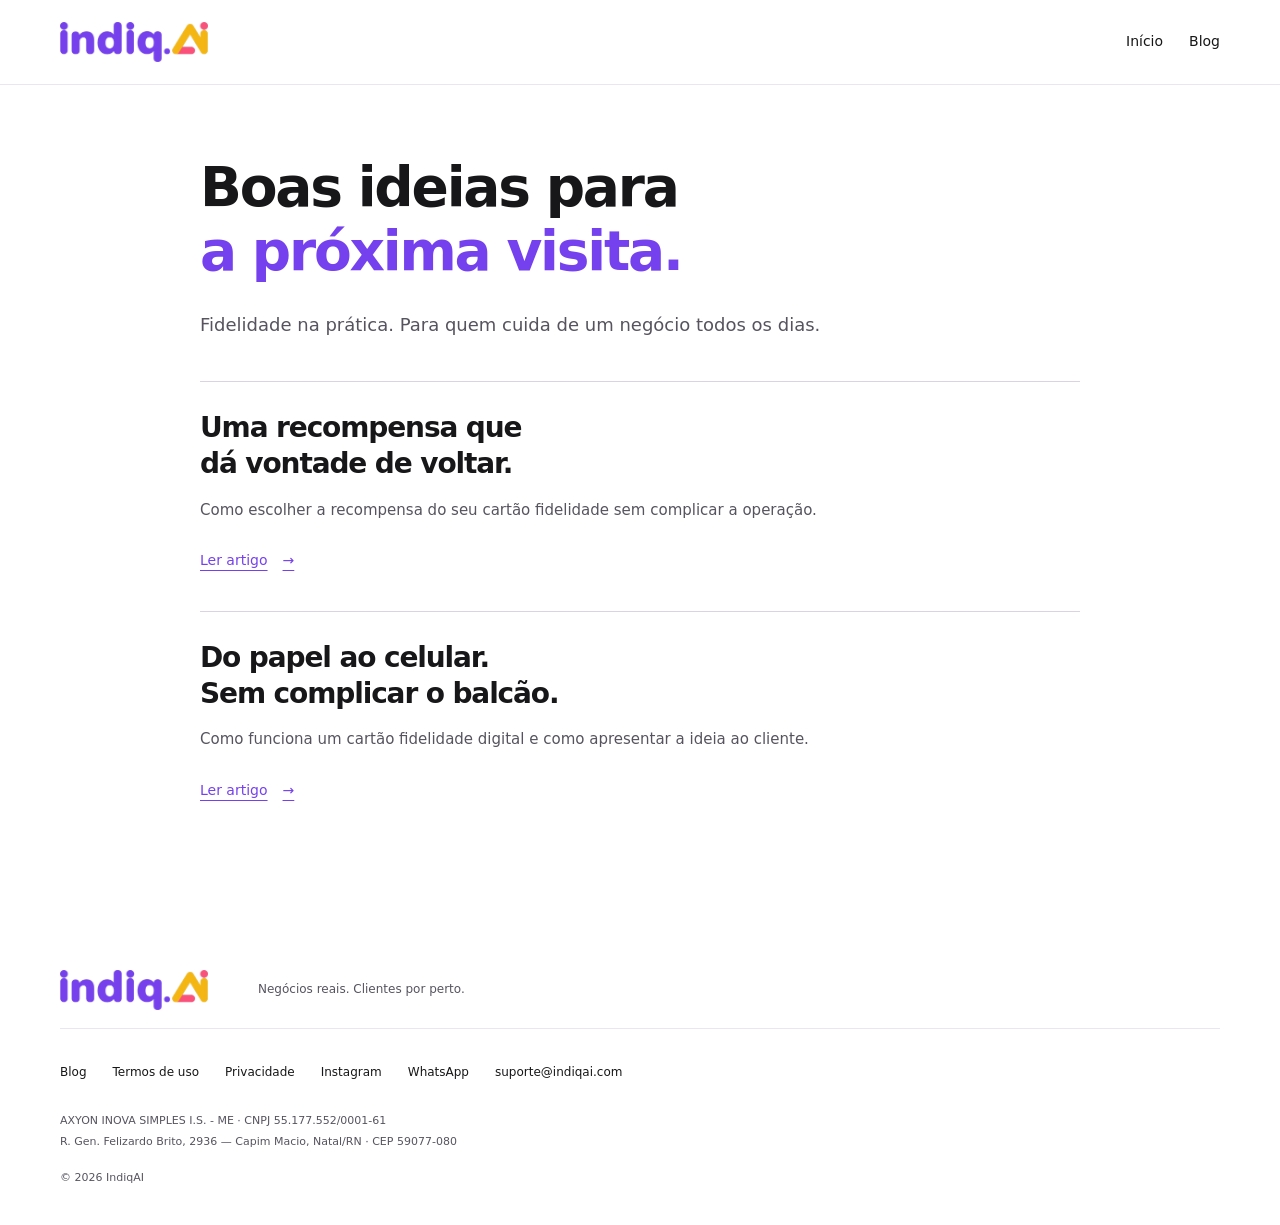
==== blog/index.html @ cd42f072 "Refine IndiqAI landing with matching demo card, customers, blog and legal pages" ====
<!doctype html><html lang="pt-BR"><head><meta charset="utf-8"><meta name="viewport" content="width=device-width,initial-scale=1"><meta name="theme-color" content="#7541ee"><title>Ideias para clientes voltarem — IndiqAI</title><meta name="description" content="Conteúdo prático sobre cartão fidelidade digital, recompensas e relacionamento com clientes."><link rel="canonical" href="https://indiqai.com/blog/"><link rel="icon" href="../assets/brand/indiqai-icon.png"><link rel="stylesheet" href="../styles.css"></head><body><a class="skip-link" href="#conteudo">Pular para o conteúdo</a><header class="site-header"><div class="wrap header-inner"><a class="brand" href="../" aria-label="IndiqAI, início"><img src="../assets/brand/indiqai-logo.webp" width="148" height="40" alt=""></a><nav class="document-nav" aria-label="Navegação principal"><a href="../">Início</a><a href="../blog/">Blog</a></nav></div></header><main class="document wrap" id="conteudo"><h1>Boas ideias para<br><span class="purple">a próxima visita.</span></h1><p class="article-lede">Fidelidade na prática. Para quem cuida de um negócio todos os dias.</p><div class="blog-entries"><article class="blog-entry"><h2><a href="./como-escolher-a-recompensa/">Uma recompensa que dá vontade de voltar.</a></h2><p>Como escolher a recompensa do seu cartão fidelidade sem complicar a operação.</p><a class="read-article" href="./como-escolher-a-recompensa/">Ler artigo <span aria-hidden="true">→</span></a></article><article class="blog-entry"><h2><a href="./cartao-fidelidade-digital/">Do papel ao celular. Sem complicar o balcão.</a></h2><p>Como funciona um cartão fidelidade digital e como apresentar a ideia ao cliente.</p><a class="read-article" href="./cartao-fidelidade-digital/">Ler artigo <span aria-hidden="true">→</span></a></article></div></main><footer class="site-footer"><div class="wrap footer-inner"><a class="brand" href="../" aria-label="IndiqAI, início"><img src="../assets/brand/indiqai-logo.webp" width="148" height="40" alt=""></a><p>Negócios reais. Clientes por perto.</p><div class="footer-links"><a href="../blog/">Blog</a><a href="../termos/">Termos de uso</a><a href="../privacidade/">Privacidade</a><a href="https://www.instagram.com/indiq.ai/">Instagram</a><a href="https://wa.me/5511999922986">WhatsApp</a><a href="mailto:suporte@indiqai.com">suporte@indiqai.com</a></div><address>AXYON INOVA SIMPLES I.S. - ME · CNPJ 55.177.552/0001-61<br>R. Gen. Felizardo Brito, 2936 — Capim Macio, Natal/RN · CEP 59077-080</address><small>© 2026 IndiqAI</small></div></footer></body></html>
---- styles.css ----
@font-face{font-family:Poppins;src:url('./assets/fonts/poppins-400.woff2') format('woff2');font-weight:400;font-display:swap}
@font-face{font-family:Poppins;src:url('./assets/fonts/poppins-500.woff2') format('woff2');font-weight:500;font-display:swap}
@font-face{font-family:Poppins;src:url('./assets/fonts/poppins-600.woff2') format('woff2');font-weight:600;font-display:swap}
@font-face{font-family:Poppins;src:url('./assets/fonts/poppins-700.woff2') format('woff2');font-weight:700;font-display:swap}
:root{--violet:#7541ee;--purple-ink:#6432d2;--pink:#fb517a;--gold:#f4b512;--black:#171719;--neutral:#ebebeb;--lavender:#f4efff;--muted:#57545f;--ease:cubic-bezier(.22,1,.36,1);font-family:Poppins,system-ui,sans-serif;color:var(--black);background:#fff;font-synthesis:none;scroll-behavior:smooth;scroll-padding-top:96px}
*{box-sizing:border-box}body{margin:0;font-size:16px;line-height:1.65;-webkit-font-smoothing:antialiased}h1,h2,h3,p,figure{margin:0}h1,h2,h3{line-height:1.15;letter-spacing:-.045em;font-weight:600}a{color:inherit;text-underline-offset:5px}button{font:inherit}img{display:block;max-width:100%;height:auto}svg{width:24px;height:24px;fill:none;stroke:currentColor;stroke-width:1.8;stroke-linecap:round;stroke-linejoin:round;flex:none}.svg-library{position:absolute;width:0;height:0;overflow:hidden}.wrap{width:min(1160px,calc(100% - 64px));margin-inline:auto}.purple{color:var(--purple-ink)}::selection{background:#dfd1ff;color:#171719}:focus-visible{outline:3px solid var(--purple-ink);outline-offset:5px}.closing :focus-visible{outline-color:var(--gold)}.skip-link{position:fixed;top:12px;left:12px;z-index:30;background:#fff;padding:12px 18px;border:2px solid var(--black);transform:translateY(-160%)}.skip-link:focus{transform:none}
.button{--shadow:var(--violet);display:inline-flex;justify-content:center;align-items:center;gap:20px;min-height:58px;padding:14px 23px;border:1.5px solid var(--black);border-radius:10px;background:#fff;color:var(--black);font-weight:500;font-size:15px;line-height:1.4;text-decoration:none;transition:transform 160ms var(--ease),box-shadow 160ms var(--ease),border-color 160ms;position:relative;max-width:100%;-webkit-tap-highlight-color:transparent}.button svg{width:21px;height:21px;transition:transform 180ms var(--ease)}.button:hover{border-color:var(--shadow);box-shadow:5px 5px 0 var(--shadow);transform:translate(-2px,-2px)}.button:hover svg{transform:translateX(3px)}.button:active{transform:translate(1px,1px);box-shadow:2px 2px 0 var(--shadow)}.button-small{min-height:46px;padding:10px 16px;font-size:13px;gap:14px}.text-link{display:inline-flex;gap:12px;align-items:center;min-height:44px;color:var(--purple-ink);font-size:14px;font-weight:500;text-decoration:none}.text-link:hover{text-decoration:underline}.text-link span{font-size:23px}
.site-header{position:sticky;top:0;z-index:20;background:rgba(255,255,255,.97);border-bottom:1px solid #eae5f3}.header-inner{height:84px;display:flex;align-items:center;justify-content:space-between;gap:24px}.brand{display:inline-flex;align-items:center;min-height:44px;flex:none}.brand img{width:148px;height:40px;object-fit:contain}.nav{display:flex;align-items:center;gap:30px}.nav>a:not(.button){font-size:13px;display:inline-flex;align-items:center;min-height:44px;text-decoration:none}.nav>a:not(.button):hover{color:var(--purple-ink)}.menu-toggle{display:none}
.hero{display:grid;grid-template-columns:minmax(0,1.08fr) minmax(0,1fr);align-items:center;gap:30px;padding-block:62px 38px;min-height:720px}.hero-copy{padding-bottom:30px}.hero h1{font-size:clamp(56px,5.7vw,80px);letter-spacing:-.06em;line-height:1.04}.hero h1 span{display:block}.hero-lede{max-width:480px;margin-top:26px;font-size:18px;line-height:1.7;color:var(--muted)}.hero-actions{display:flex;align-items:flex-start;flex-direction:column;gap:12px;margin-top:28px}.hero-note{font-size:12px;color:var(--muted);margin-top:13px}.hero-scene{position:relative;height:610px;min-width:0;isolation:isolate}.scene-backplate{position:absolute;inset:75px 26px 90px 23px;border-radius:38px;background:var(--lavender);transform:rotate(5deg);z-index:-1}.hero-phone{position:absolute;width:375px;max-width:86%;height:auto;top:4px;left:50%;transform:translateX(-50%) rotate(-4deg);border-radius:36px}.scene-dot{position:absolute;width:30px;height:30px;border:1.5px solid var(--black);border-radius:50%;z-index:1}.dot-pink{background:var(--pink);top:68px;right:20px;box-shadow:3px 3px 0 var(--black)}.dot-gold{background:var(--gold);bottom:94px;left:3px;width:20px;height:20px}.visit-ticket{position:absolute;bottom:67px;left:18px;right:12px;max-width:370px;display:flex;align-items:center;gap:13px;background:#fff;border:1.5px solid var(--black);border-radius:13px;padding:16px;box-shadow:6px 6px 0 var(--violet);transform:rotate(-2deg);z-index:2}.ticket-check{width:44px;height:44px;border-radius:50%;border:1.5px solid var(--black);display:grid;place-items:center;background:var(--gold);flex:none}.visit-ticket strong{display:block;font-size:15px;line-height:1.4}.visit-ticket div>span{font-size:11px;display:block;margin-top:3px;color:var(--muted)}.scene-caption{position:absolute;bottom:4px;left:0;width:100%;text-align:center;font-size:10px;color:var(--muted)}
.brand-line{border-block:1px solid #eae5f3;background:#faf8ff}.brand-line>.wrap{display:flex;justify-content:space-between;gap:20px;padding-block:23px}.brand-line span{display:flex;align-items:center;gap:12px;font-size:13px;font-weight:500}.brand-line svg{color:var(--purple-ink);width:22px;height:22px}.section{padding-block:112px}h2{font-size:clamp(34px,3.8vw,50px);line-height:1.16}.section-intro>p,.customer-copy>p,.owner-heading>p,.audience-intro>p,.faq-intro>p{margin-top:22px;color:var(--muted);font-size:16px}.how{display:grid;grid-template-columns:minmax(0,1fr) minmax(0,1fr);column-gap:90px;align-items:start}.steps{list-style:none;margin:0;padding:0;grid-column:2;grid-row:1 / span 2}.steps li{display:grid;grid-template-columns:66px minmax(0,1fr);gap:23px;align-items:start;padding-bottom:33px;position:relative}.steps li:last-child{padding-bottom:0}.steps li:not(:last-child)::after{content:'';position:absolute;top:76px;bottom:10px;left:31px;width:1px;background:#d9c9fb}.step-art{width:62px;height:62px;display:grid;place-items:center;border:1.5px solid var(--black);border-radius:14px;background:var(--lavender);box-shadow:4px 4px 0 var(--violet)}.steps li:nth-child(2) .step-art{box-shadow:4px 4px 0 var(--pink)}.steps li:nth-child(3) .step-art{box-shadow:4px 4px 0 var(--gold)}.step-art svg{width:29px;height:29px;color:var(--purple-ink)}.steps h3{font-size:22px;letter-spacing:-.035em;margin:4px 0 9px}.steps h3 span{color:var(--purple-ink)}.steps p{font-size:14px;line-height:1.75;color:var(--muted);max-width:330px}.how-cta{justify-self:start;align-self:end;margin-top:35px}
.customer-section{background:var(--lavender);border-block:1px solid #eae5f3}.customer-layout{display:grid;grid-template-columns:minmax(0,1fr) minmax(0,1fr);align-items:center;gap:60px;padding-block:88px}.customer-copy>p{max-width:425px}.benefit-list{list-style:none;padding:0;margin:26px 0 0;display:grid;gap:18px}.benefit-list li{display:flex;align-items:center;gap:14px;font-size:14px}.benefit-list svg{color:var(--purple-ink);width:23px;height:23px}.qr-scene{position:relative;height:580px;isolation:isolate}.qr-backplate{position:absolute;inset:29px 40px 56px;border:1.5px solid var(--black);border-radius:25px;background:var(--violet);transform:rotate(6deg);z-index:-1}.qr-card{position:absolute;width:302px;max-width:80%;left:50%;top:0;transform:translateX(-50%) rotate(-4deg);border:2px solid var(--black);border-radius:26px;background:#fff;padding:23px 25px 30px;box-shadow:7px 9px 0 var(--black)}.qr-heading{display:flex;align-items:center;justify-content:space-between;gap:10px;padding-bottom:16px;border-bottom:1px solid #eae5f3;font-size:12px}.qr-heading svg{width:19px;height:19px}.qr-dot{width:9px;height:9px;border:1px solid var(--black);border-radius:50%;background:var(--gold)}.qr-brand{display:flex;justify-content:center;margin:22px 0 17px}.qr-brand img{width:112px;height:30px}.qr-code{position:relative;background:#fff;width:192px;max-width:100%;margin:auto}.qr-code img{width:100%;height:auto}.scan-line{position:absolute;inset:10% -3px auto;height:3px;background:var(--violet);opacity:0;box-shadow:0 0 0 5px #7541ee18;pointer-events:none}.qr-card>p{text-align:center;font-size:19px;font-weight:600;line-height:1.3;letter-spacing:-.04em;margin-top:14px}.demo-stamps{display:flex;gap:12px;justify-content:center;margin-top:20px}.demo-stamps i{display:block;width:29px;height:29px;border:1.5px solid var(--black);border-radius:50%;background:#fff}.demo-stamps i:first-child{background:var(--violet)}.demo-stamps i:nth-child(2){background:var(--pink)}.demo-stamps .stamp-new{background:var(--gold)}.reward-ticket{position:absolute;bottom:54px;left:17px;right:0;max-width:365px;display:flex;align-items:center;gap:13px;background:#fff;border:1.5px solid var(--black);border-radius:13px;padding:18px;box-shadow:6px 6px 0 var(--pink);transform:rotate(2deg)}.reward-ticket>span{width:42px;height:42px;display:grid;place-items:center;background:var(--violet);color:#fff;border-radius:50%;flex:none}.reward-ticket strong{font-size:14px;line-height:1.4;display:block}.reward-ticket p{font-size:11px;color:var(--muted);margin-top:4px}.qr-caption{position:absolute;bottom:0;left:0;right:0;text-align:center;font-size:10px;color:var(--muted)}
.owner-heading{display:flex;justify-content:space-between;gap:40px;align-items:end}.owner-heading h2{font-size:43px}.owner-heading>p{max-width:390px}.owner-benefits{display:grid;grid-template-columns:repeat(3,minmax(0,1fr));gap:44px;margin-top:55px}.owner-benefits article{border-top:1px solid #d9d3e4;padding-top:28px}.owner-mark{display:block;width:25px;height:25px;border:1.5px solid var(--black);border-radius:50%;box-shadow:3px 3px 0 var(--black);margin-bottom:24px}.mark-purple{background:var(--violet)}.mark-pink{background:var(--pink)}.mark-gold{background:var(--gold)}.owner-benefits h3{font-size:21px;margin-bottom:12px}.owner-benefits p{color:var(--muted);font-size:14px;max-width:290px}.audience-section{background:#faf8ff;border-block:1px solid #eae5f3}.audience-intro{display:flex;justify-content:space-between;align-items:end;gap:40px}.audience-intro>p{padding-bottom:4px}.audience-grid{display:grid;grid-template-columns:repeat(3,minmax(0,1fr));gap:22px;margin-top:38px}.business-card{position:relative;aspect-ratio:1.5;border:1.5px solid var(--black);border-radius:13px;overflow:hidden;background:var(--black);transition:box-shadow 200ms var(--ease),transform 200ms var(--ease)}.business-card img{width:100%;height:100%;object-fit:cover;transition:transform 450ms var(--ease)}.business-card::after{content:'';position:absolute;inset:0;background:linear-gradient(transparent 40%,#000c)}.business-card figcaption{position:absolute;z-index:1;left:20px;bottom:17px;color:#fff;font-size:18px;font-weight:500;letter-spacing:-.025em}.business-card:hover img{transform:scale(1.035)}.business-card:hover{transform:translate(-2px,-2px);box-shadow:5px 5px 0 var(--violet)}.audience-cta{margin-top:34px}
.faq{display:grid;grid-template-columns:minmax(0,.9fr) minmax(0,1.1fr);gap:60px}.faq-intro h2{font-size:44px}.faq-list{display:grid;gap:12px;align-content:start;min-width:0}.faq-item{border:1.5px solid var(--black);border-radius:10px;background:#fff;transition:border-color 180ms,box-shadow 180ms var(--ease)}.faq-item[open]{border-color:var(--violet);box-shadow:4px 4px 0 var(--violet)}.faq-item summary{min-height:68px;padding:19px 20px;display:flex;align-items:center;justify-content:space-between;gap:22px;cursor:pointer;list-style:none;font-size:14px;font-weight:500;line-height:1.55;-webkit-tap-highlight-color:transparent}.faq-item summary::-webkit-details-marker{display:none}.faq-plus{position:relative;width:20px;height:20px;flex:none;transition:transform 230ms var(--ease);color:var(--purple-ink)}.faq-plus::before,.faq-plus::after{content:'';position:absolute;background:currentColor;border-radius:2px}.faq-plus::before{width:16px;height:2px;left:2px;top:9px}.faq-plus::after{width:2px;height:16px;left:9px;top:2px}.faq-item[open] .faq-plus{transform:rotate(45deg)}.faq-item[data-expanded='false'] .faq-plus{transform:none}.faq-body{padding:0 20px 22px}.faq-body p{font-size:14px;line-height:1.8;color:var(--muted)}
.closing{background:linear-gradient(145deg,#7541ee,#693ae3);color:#fff}.closing-inner{display:grid;grid-template-columns:minmax(0,1.35fr) minmax(0,1fr);gap:70px;align-items:center;padding-block:96px}.closing h2{font-size:51px;line-height:1.17}.closing h2 span{color:#ffe099}.closing-copy>p{font-size:16px;color:#fff;margin:24px 0 30px}.button-on-purple{--shadow:var(--pink)}.closing-card{background:var(--neutral);color:var(--black);border:2px solid var(--black);border-radius:18px;padding:28px;box-shadow:10px 12px 0 var(--black);transform:rotate(-4deg);max-width:370px}.closing-card>span{font-size:12px}.closing-card strong{display:block;margin-top:17px;font-weight:600;line-height:1.18;font-size:29px;letter-spacing:-.05em}.closing-card>div{display:flex;gap:12px;margin:25px 0}.closing-card i{width:39px;height:39px;border-radius:50%;border:1.5px solid var(--black);background:var(--violet)}.closing-card i:nth-child(2){background:var(--pink)}.closing-card i:nth-child(3){background:var(--gold)}.closing-card i:nth-child(4){background:var(--black)}.closing-card i:nth-child(5){background:#fff}.closing-card small{font-size:10px}.footer-inner{display:grid;grid-template-columns:auto 1fr;column-gap:50px;row-gap:16px;padding-block:38px}.footer-inner>p{font-size:12px;align-self:center;color:var(--muted)}.footer-inner>div{grid-column:1/-1;display:flex;gap:25px;align-items:center;border-top:1px solid #eae5f3;padding-top:22px;font-size:12px}.footer-inner>div a{display:inline-flex;min-height:44px;align-items:center;text-decoration:none}.footer-inner>div a:hover{color:var(--purple-ink)}.footer-inner>div span{margin-left:auto;color:var(--muted)}
@media(hover:none),(pointer:coarse){.button{border-color:var(--shadow);box-shadow:5px 5px 0 var(--shadow);transform:translate(-2px,-2px)}.button svg{transform:translateX(2px)}.button:active{transform:translate(1px,1px);box-shadow:2px 2px 0 var(--shadow)}}
@media(max-width:1000px){.nav{gap:18px}.hero{gap:16px;min-height:650px}.hero h1{font-size:58px}.hero-scene{height:560px}.hero-phone{width:335px}.scene-caption{font-size:9px}.visit-ticket{left:4px;right:4px;bottom:55px;padding:13px}.hero-lede{font-size:16px}.how{column-gap:50px}.customer-layout{gap:30px}.owner-heading{display:block}.owner-heading>p{max-width:none}.owner-heading h2{font-size:42px}.faq{gap:40px}.faq-intro h2{font-size:38px}.closing-inner{gap:40px}.closing h2{font-size:42px}.closing-card{padding:22px}.closing-card strong{font-size:26px}.closing-card>div{gap:9px}.closing-card i{width:33px;height:33px}}
@media(max-width:767px){.button{border-color:var(--shadow);box-shadow:5px 5px 0 var(--shadow);transform:translate(-2px,-2px);}.button:active,.closing .button:active{transform:translate(1px,1px);box-shadow:2px 2px 0 var(--shadow)}:root{scroll-padding-top:84px}.wrap{width:calc(100% - 40px)}.header-inner{height:72px;gap:12px;flex-wrap:wrap}.brand img{width:124px;height:34px}.menu-toggle{display:flex;width:44px;height:44px;padding:12px 9px;border:0;background:transparent;flex-direction:column;justify-content:center;gap:6px;color:var(--black);cursor:pointer}.menu-toggle span{display:block;width:24px;height:2px;background:currentColor;transition:transform 180ms var(--ease)}.menu-toggle[aria-expanded=true] span:first-child{transform:translateY(4px) rotate(45deg)}.menu-toggle[aria-expanded=true] span:last-child{transform:translateY(-4px) rotate(-45deg)}.nav{display:flex;flex-wrap:wrap;width:100%;gap:12px 22px;padding-bottom:22px}html:not(.js) .header-inner{height:auto;padding-top:14px}.js .nav{display:none}.js .nav.is-open{display:flex}.header-inner:has(.nav.is-open){height:auto;min-height:72px;padding-top:14px}.header-inner:has(.nav.is-open) .menu-toggle{margin-bottom:10px}.header-inner:has(.nav.is-open) .brand{margin-bottom:10px}.nav .button{flex-basis:100%;margin-right:5px}.hero{display:flex;flex-direction:column;align-items:stretch;gap:0;padding-block:34px 27px;min-height:0}.hero-copy{padding:0}.hero h1{font-size:clamp(39px,11.2vw,57px);line-height:1.06;letter-spacing:-.055em}.hero-lede{margin-top:18px;font-size:15px;line-height:1.7;max-width:360px}.desktop-break{display:none}.hero-actions{gap:12px;margin-top:23px}.hero-actions .button{width:calc(100% - 5px);font-size:14px;justify-content:space-between;padding-inline:19px}.hero-actions .text-link{font-size:13px;min-height:36px}.hero-note{font-size:12px;margin-top:6px}.hero-scene{height:480px;margin-top:27px;width:100%;max-width:430px;align-self:center}.hero-phone{width:302px;max-width:86%;top:0}.scene-backplate{inset:45px 18px 60px 13px;border-radius:28px}.dot-pink{width:23px;height:23px;top:37px;right:11px}.dot-gold{left:6px;bottom:84px;width:17px;height:17px}.visit-ticket{left:7px;right:12px;bottom:41px;padding:13px;gap:11px;box-shadow:5px 5px 0 var(--violet);max-width:320px}.ticket-check{width:38px;height:38px}.visit-ticket strong{font-size:13px}.visit-ticket div>span{font-size:10px}.scene-caption{font-size:9px;bottom:0}.brand-line>.wrap{display:grid;gap:13px;padding-block:23px}.brand-line span{font-size:12px;gap:11px}.brand-line svg{width:20px;height:20px}.section{padding-block:68px}h2{font-size:clamp(33px,9.4vw,42px);line-height:1.16}.section-intro>p,.customer-copy>p,.owner-heading>p,.audience-intro>p,.faq-intro>p{font-size:14px;margin-top:17px}.how{display:flex;flex-direction:column;gap:0}.steps{margin-top:35px;width:100%}.steps li{grid-template-columns:53px minmax(0,1fr);gap:20px;padding-bottom:32px}.step-art{width:50px;height:50px;border-radius:12px;box-shadow:3px 3px 0 var(--violet)}.step-art svg{width:25px;height:25px}.steps li:not(:last-child)::after{left:24px;top:63px;bottom:12px}.steps h3{font-size:19px;margin:0 0 9px}.steps p{font-size:13px;line-height:1.75}.how-cta{width:calc(100% - 5px);font-size:14px;justify-content:space-between;margin-top:29px}.customer-layout{display:flex;flex-direction:column;align-items:stretch;gap:34px;padding-block:66px 44px}.benefit-list{gap:16px;margin-top:25px}.benefit-list li{font-size:13px;gap:12px}.benefit-list svg{width:21px;height:21px}.qr-scene{height:535px;width:100%;max-width:430px;align-self:center}.qr-card{width:277px;max-width:83%;padding:20px 20px 27px}.qr-backplate{inset:28px 20px 62px}.qr-code{width:174px}.qr-heading{font-size:11px;padding-bottom:14px}.qr-brand{margin-block:18px 12px}.qr-card>p{font-size:18px}.demo-stamps{gap:10px;margin-top:17px}.demo-stamps i{width:27px;height:27px}.reward-ticket{left:3px;right:9px;bottom:49px;padding:15px;gap:11px}.reward-ticket strong{font-size:13px}.reward-ticket p{font-size:10px}.qr-caption{font-size:9px;bottom:5px}.owner-heading{display:block}.owner-heading h2{font-size:clamp(31px,8.7vw,39px)}.owner-benefits{display:block;margin-top:31px}.owner-benefits article{padding-block:23px 25px;display:grid;grid-template-columns:30px minmax(0,1fr);gap:9px 15px}.owner-mark{width:21px;height:21px;margin:2px 0 0;grid-row:1 / span 2}.owner-benefits h3{font-size:19px;margin:0}.owner-benefits p{font-size:13px;max-width:none}.owner-benefits article:last-child{padding-bottom:0}.audience-intro{display:block}.audience-grid{grid-template-columns:repeat(2,minmax(0,1fr));gap:12px;margin-top:29px}.business-card{aspect-ratio:1 / 1.05;border-radius:10px}.business-card figcaption{left:11px;bottom:11px;font-size:13px}.business-card::after{background:linear-gradient(transparent 30%,#000d)}.audience-cta{width:calc(100% - 5px);font-size:14px;justify-content:space-between;margin-top:25px;padding-inline:17px}.faq{display:block}.faq-intro h2{font-size:clamp(32px,9.2vw,40px)}.faq-list{margin-top:30px;gap:12px;margin-right:4px}.faq-item summary{font-size:13px;padding:17px 15px;gap:15px;min-height:66px}.faq-body{padding:0 15px 20px}.faq-body p{font-size:13px;line-height:1.8}.closing-inner{display:flex;flex-direction:column;align-items:stretch;gap:47px;padding-block:62px 69px}.closing h2{font-size:clamp(33px,9.4vw,43px)}.closing-copy>p{font-size:14px;margin:22px 0 27px}.closing .button{font-size:14px;width:calc(100% - 5px);justify-content:space-between;padding-inline:17px;box-shadow:5px 5px 0 var(--pink);transform:translate(-2px,-2px);border-color:var(--pink)}.closing-card{width:calc(100% - 30px);max-width:340px;align-self:center;padding:25px;box-shadow:7px 9px 0 var(--black)}.closing-card strong{font-size:27px}.closing-card i{width:34px;height:34px}.closing-card>div{gap:13px}.footer-inner{display:block;padding-block:28px}.footer-inner>p{font-size:11px;margin-top:9px}.footer-inner>div{display:flex;flex-wrap:wrap;gap:5px 22px;margin-top:20px;padding-top:15px;font-size:11px}.footer-inner>div span{width:100%;margin:8px 0 0}}
@media(max-width:350px){.wrap{width:calc(100% - 32px)}.hero h1{font-size:38px}.hero-scene{height:435px}.hero-phone{width:275px;max-width:88%}.visit-ticket{padding:11px;left:1px;right:7px;bottom:38px}.visit-ticket div>span{font-size:10px}.hero-lede{font-size:14px}.button{font-size:13px;gap:12px}.qr-scene{height:506px}.qr-card{padding-inline:18px;max-width:85%}.qr-code{width:160px}.qr-backplate{inset-inline:18px}.reward-ticket{padding:12px;gap:10px;bottom:43px}.reward-ticket p{font-size:10px}.closing-card{padding:21px}.closing-card>div{gap:10px}.closing-card i{width:31px;height:31px}.closing h2{font-size:33px}}
@media(prefers-reduced-motion:reduce){:root{scroll-behavior:auto}*,*::before,*::after{transition:none!important;animation:none!important}.button:hover svg,.business-card:hover img{transform:none}}

/* Refinement preserves the approved layered controls and the product storyline. */
:root{--purple-ink:#7541ee}
h1,h2,h3{letter-spacing:-.04em;text-wrap:balance}
.hero h1{font-size:clamp(52px,5.1vw,72px);letter-spacing:-.04em}
.hero-lede{max-width:470px}
.hero-scene{height:620px}
.hero-phone{width:375px;transform:translateX(-50%) rotate(-3deg);border-radius:38px}
.visit-ticket{bottom:36px}
.qr-card{transform:translateX(-50%);width:302px;max-width:calc(100% - 24px)}
.qr-code{width:222px;max-width:none}
.qr-code img{width:222px;height:222px;image-rendering:pixelated}
.qr-scene{height:595px}
.reward-ticket{bottom:44px}
.clients-section{padding-block:68px 20px}
.clients-heading{display:flex;align-items:end;justify-content:space-between;gap:24px;margin-bottom:28px}
.clients-heading h2{font-size:clamp(29px,3vw,38px)}
.clients-heading p{color:var(--muted);font-size:14px;margin-top:14px}
.carousel-pause{min-height:44px;padding:8px 13px;color:var(--black);background:#fff;border:1px solid #d9d3e4;border-radius:8px;font-size:12px;cursor:pointer;flex:none}
.carousel-pause[hidden]{display:none}
.clients-viewport{overflow-x:auto;scrollbar-width:thin;scrollbar-color:var(--violet) var(--neutral);border-block:1px solid #eae5f3;padding-block:26px;overscroll-behavior-x:contain}
.clients-track{display:flex;width:max-content}
.clients-group{display:flex;align-items:center;list-style:none;gap:44px;margin:0;padding:0 44px 0 0;flex:none}
.clients-group li{width:215px;display:grid;place-items:center;flex:none;height:105px}
.clients-group img{width:200px;height:96px;object-fit:contain}
.clients-group img[src$="conexao-hub.svg"]{background:#101b19;border-radius:8px;padding:5px}
.clients-repeat{display:none}
.clients-section.is-animated .clients-repeat{display:flex}
.clients-section.is-animated .clients-viewport{overflow-x:hidden}
.clients-section.is-animated .clients-track{animation:client-loop 30s linear infinite;will-change:transform}
.clients-section.is-paused .clients-track{animation-play-state:paused}
@keyframes client-loop{to{transform:translateX(-50%)}}
.blog-teaser{display:flex;align-items:center;justify-content:space-between;gap:40px}
.blog-teaser p{color:var(--muted);font-size:15px;margin-top:20px;max-width:430px}
.footer-inner .footer-links{flex-wrap:wrap;gap:6px 26px}
.footer-inner address{grid-column:1/-1;font-style:normal;font-size:11px;line-height:1.9;color:var(--muted);overflow-wrap:anywhere}
.footer-inner>small{grid-column:1/-1;font-size:11px;color:var(--muted)}
.document-nav{display:flex;gap:26px;align-items:center}
.document-nav a{display:inline-flex;min-height:44px;align-items:center;text-decoration:none;font-size:14px}
.document{padding-block:70px 90px;max-width:880px;overflow-wrap:break-word}
.document h1{font-size:clamp(32px,5vw,55px);margin-bottom:24px;line-height:1.17}
.document h2{font-size:25px;margin-top:38px;margin-bottom:14px;line-height:1.3}
.document h3{font-size:20px;margin-top:26px;margin-bottom:12px}
.document p,.document li{font-size:15px;line-height:1.85}
.document p+p{margin-top:14px}
.document ul{padding-left:24px}
.document li+li{margin-top:9px}
.document .article-lede{font-size:18px;color:var(--muted);margin-bottom:38px;max-width:650px}
.document .back-link{display:inline-flex;min-height:44px;margin-bottom:22px;color:var(--purple-ink);font-size:13px}
.article-body{max-width:70ch}
.blog-article>.button{margin-top:38px}
.blog-entries{margin-top:40px}
.blog-entry{padding-block:28px;border-top:1px solid #d9d3e4}
.blog-entry h2{margin-top:0;font-size:28px;max-width:620px}
.blog-entry h2 a{text-decoration:none}
.blog-entry p{color:var(--muted);max-width:620px}
.read-article{display:inline-flex;align-items:center;min-height:44px;gap:15px;margin-top:14px;color:var(--purple-ink);font-size:14px}
@media(max-width:1000px){.hero h1{font-size:52px}.hero-scene{height:568px}.hero-phone{width:335px}.visit-ticket{bottom:29px}.nav{gap:17px}}
@media(max-width:767px){.hero h1{font-size:clamp(34px,9.4vw,49px);letter-spacing:-.04em}.hero-scene{height:487px;margin-top:32px}.hero-phone{width:302px}.visit-ticket{bottom:24px}.hero-lede{max-width:440px}.qr-card{width:286px;max-width:calc(100% - 16px);padding-inline:20px}.qr-code{width:222px}.qr-scene{height:570px}.reward-ticket{bottom:34px}.clients-section{padding-block:46px 5px}.clients-heading{display:block;margin-bottom:22px}.clients-heading h2{font-size:30px}.clients-heading p{font-size:13px}.carousel-pause{margin-top:17px}.clients-group{gap:26px;padding-right:26px}.clients-group li{width:168px;height:90px}.clients-group img{width:160px;height:82px}.clients-section.is-animated .clients-viewport{overflow-x:auto}.clients-viewport{padding-block:21px}.blog-teaser{display:block}.blog-teaser p{font-size:14px}.blog-teaser .button{margin-top:25px}.footer-inner address{margin-top:20px;font-size:10px}.footer-inner>small{display:block;margin-top:14px}.document{padding-block:45px 65px}.document p,.document li{font-size:14px}.document .article-lede{font-size:16px}.document h2{font-size:23px}.document-nav{gap:18px}.document-nav a{font-size:12px}.blog-entry h2{font-size:26px}}
@media(max-width:350px){.hero h1{font-size:33px}.hero-scene{height:435px}.hero-phone{width:272px;max-width:88%}.visit-ticket{bottom:15px}.qr-code,.qr-code img{width:185px;height:185px}.qr-scene{height:520px}.qr-card{padding-inline:18px}.reward-ticket{bottom:24px}}
@media(prefers-reduced-motion:reduce){.clients-section.is-animated .clients-track{animation:none}.clients-section.is-animated .clients-repeat{display:none}.clients-section.is-animated .clients-viewport{overflow-x:auto}}
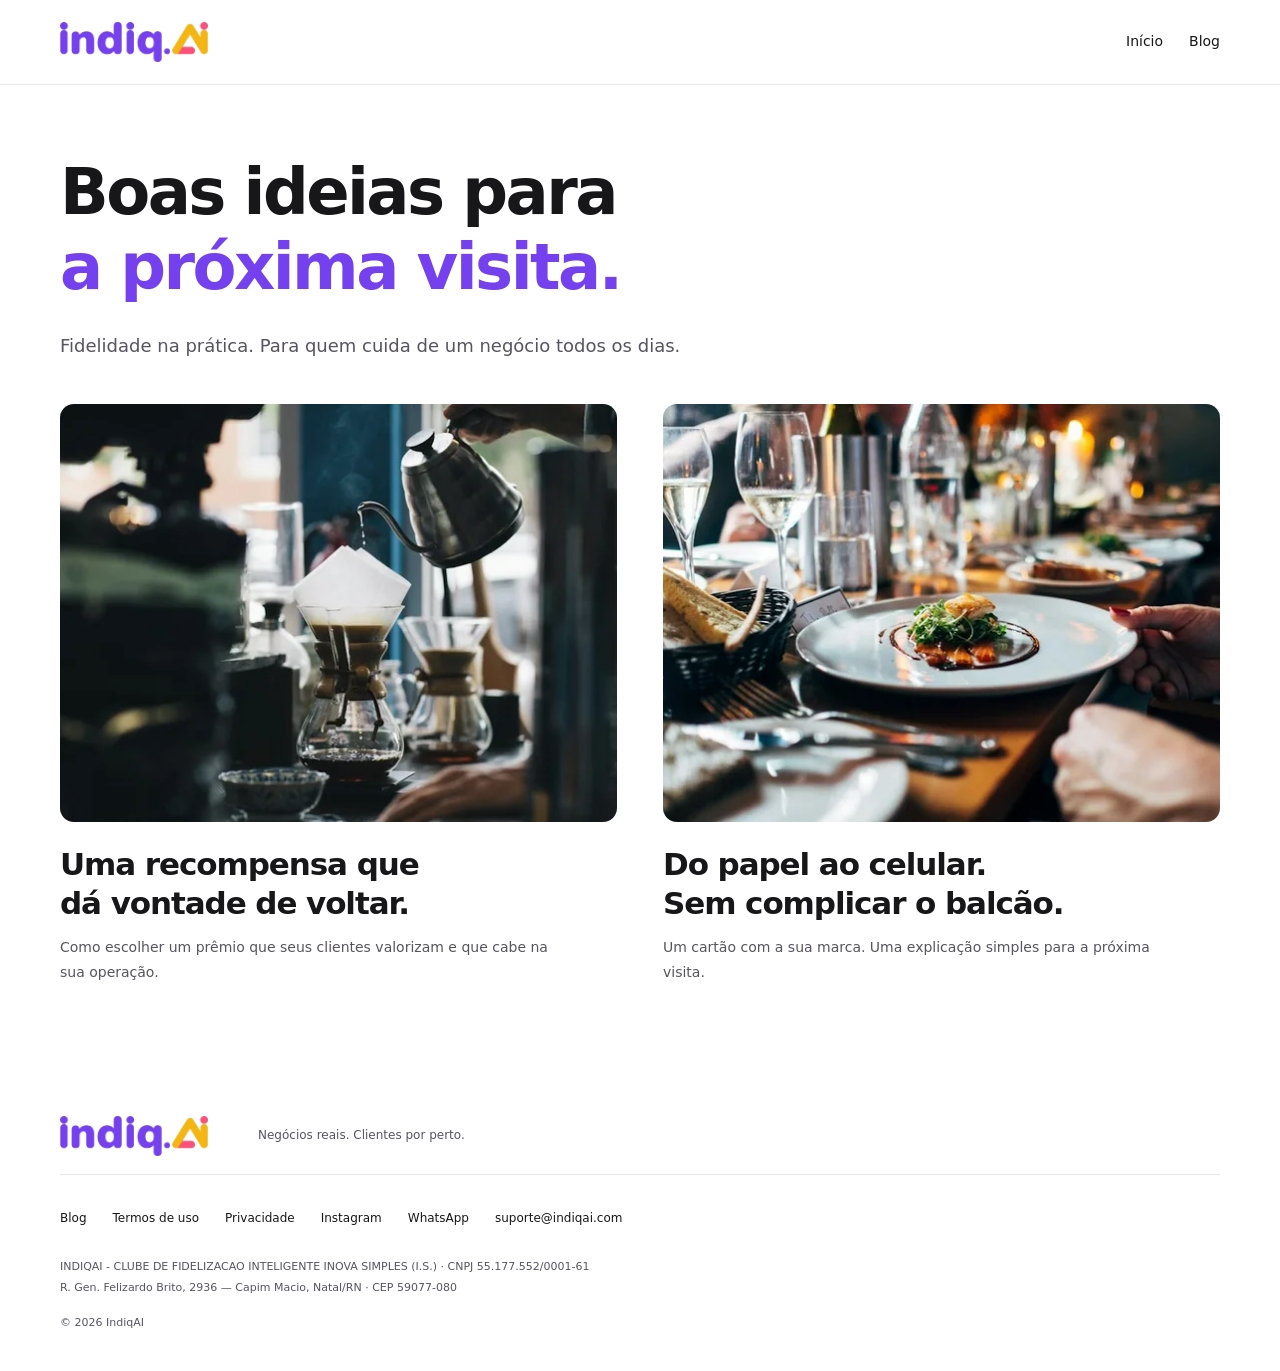
==== commit dcc6f7d6: "Refine brand details, continuous motion, customer reel and blog" ====
--- a/blog/index.html
+++ b/blog/index.html
@@ -1 +1 @@
-<!doctype html><html lang="pt-BR"><head><meta charset="utf-8"><meta name="viewport" content="width=device-width,initial-scale=1"><meta name="theme-color" content="#7541ee"><title>Ideias para clientes voltarem — IndiqAI</title><meta name="description" content="Conteúdo prático sobre cartão fidelidade digital, recompensas e relacionamento com clientes."><link rel="canonical" href="https://indiqai.com/blog/"><link rel="icon" href="../assets/brand/indiqai-icon.png"><link rel="stylesheet" href="../styles.css"></head><body><a class="skip-link" href="#conteudo">Pular para o conteúdo</a><header class="site-header"><div class="wrap header-inner"><a class="brand" href="../" aria-label="IndiqAI, início"><img src="../assets/brand/indiqai-logo.webp" width="148" height="40" alt=""></a><nav class="document-nav" aria-label="Navegação principal"><a href="../">Início</a><a href="../blog/">Blog</a></nav></div></header><main class="document wrap" id="conteudo"><h1>Boas ideias para<br><span class="purple">a próxima visita.</span></h1><p class="article-lede">Fidelidade na prática. Para quem cuida de um negócio todos os dias.</p><div class="blog-entries"><article class="blog-entry"><h2><a href="./como-escolher-a-recompensa/">Uma recompensa que dá vontade de voltar.</a></h2><p>Como escolher a recompensa do seu cartão fidelidade sem complicar a operação.</p><a class="read-article" href="./como-escolher-a-recompensa/">Ler artigo <span aria-hidden="true">→</span></a></article><article class="blog-entry"><h2><a href="./cartao-fidelidade-digital/">Do papel ao celular. Sem complicar o balcão.</a></h2><p>Como funciona um cartão fidelidade digital e como apresentar a ideia ao cliente.</p><a class="read-article" href="./cartao-fidelidade-digital/">Ler artigo <span aria-hidden="true">→</span></a></article></div></main><footer class="site-footer"><div class="wrap footer-inner"><a class="brand" href="../" aria-label="IndiqAI, início"><img src="../assets/brand/indiqai-logo.webp" width="148" height="40" alt=""></a><p>Negócios reais. Clientes por perto.</p><div class="footer-links"><a href="../blog/">Blog</a><a href="../termos/">Termos de uso</a><a href="../privacidade/">Privacidade</a><a href="https://www.instagram.com/indiq.ai/">Instagram</a><a href="https://wa.me/5511999922986">WhatsApp</a><a href="mailto:suporte@indiqai.com">suporte@indiqai.com</a></div><address>AXYON INOVA SIMPLES I.S. - ME · CNPJ 55.177.552/0001-61<br>R. Gen. Felizardo Brito, 2936 — Capim Macio, Natal/RN · CEP 59077-080</address><small>© 2026 IndiqAI</small></div></footer></body></html>+<!doctype html><html lang="pt-BR"><head><meta charset="utf-8"><meta name="viewport" content="width=device-width,initial-scale=1"><meta name="theme-color" content="#7541ee"><title>Ideias para clientes voltarem — IndiqAI</title><meta name="description" content="Conteúdo prático sobre cartão fidelidade digital, recompensas e relacionamento com clientes."><link rel="canonical" href="https://indiqai.com/blog/"><link rel="icon" href="../assets/brand/indiqai-icon.png"><link rel="stylesheet" href="../styles.css"></head><body><a class="skip-link" href="#conteudo">Pular para o conteúdo</a><header class="site-header"><div class="wrap header-inner"><a class="brand" href="../" aria-label="IndiqAI, início"><img src="../assets/brand/indiqai-logo.webp" width="148" height="40" alt=""></a><nav class="document-nav" aria-label="Navegação principal"><a href="../">Início</a><a href="../blog/">Blog</a></nav></div></header><main class="document journal-page wrap" id="conteudo"><h1>Boas ideias para<br><span class="purple">a próxima visita.</span></h1><p class="article-lede">Fidelidade na prática. Para quem cuida de um negócio todos os dias.</p><div class="journal-list"><article class="journal-entry"><a class="journal-link" href="./como-escolher-a-recompensa/" aria-labelledby="article-0"><div class="journal-photo"><img src="../assets/photos/cafeterias.webp" width="560" height="420" alt="" loading="lazy" decoding="async"></div><div class="journal-copy"><h2 id="article-0">Uma recompensa que dá vontade de voltar.</h2><p>Como escolher um prêmio que seus clientes valorizam e que cabe na sua operação.</p></div></a></article><article class="journal-entry"><a class="journal-link" href="./cartao-fidelidade-digital/" aria-labelledby="article-1"><div class="journal-photo"><img src="../assets/photos/restaurantes.webp" width="560" height="420" alt="" loading="lazy" decoding="async"></div><div class="journal-copy"><h2 id="article-1">Do papel ao celular. Sem complicar o balcão.</h2><p>Um cartão com a sua marca. Uma explicação simples para a próxima visita.</p></div></a></article></div></main><footer class="site-footer"><div class="wrap footer-inner"><a class="brand" href="../" aria-label="IndiqAI, início"><img src="../assets/brand/indiqai-logo.webp" width="148" height="40" alt=""></a><p>Negócios reais. Clientes por perto.</p><div class="footer-links"><a href="../blog/">Blog</a><a href="../termos/">Termos de uso</a><a href="../privacidade/">Privacidade</a><a href="https://www.instagram.com/indiq.ai/">Instagram</a><a href="https://wa.me/5511999922986">WhatsApp</a><a href="mailto:suporte@indiqai.com">suporte@indiqai.com</a></div><address>INDIQAI - CLUBE DE FIDELIZACAO INTELIGENTE INOVA SIMPLES (I.S.) · CNPJ 55.177.552/0001-61<br>R. Gen. Felizardo Brito, 2936 — Capim Macio, Natal/RN · CEP 59077-080</address><small>© 2026 IndiqAI</small></div></footer></body></html>
--- a/styles.css
+++ b/styles.css
@@ -35,8 +35,8 @@
 .clients-heading{display:flex;align-items:end;justify-content:space-between;gap:24px;margin-bottom:28px}
 .clients-heading h2{font-size:clamp(29px,3vw,38px)}
 .clients-heading p{color:var(--muted);font-size:14px;margin-top:14px}
-.carousel-pause{min-height:44px;padding:8px 13px;color:var(--black);background:#fff;border:1px solid #d9d3e4;border-radius:8px;font-size:12px;cursor:pointer;flex:none}
-.carousel-pause[hidden]{display:none}
+
+
 .clients-viewport{overflow-x:auto;scrollbar-width:thin;scrollbar-color:var(--violet) var(--neutral);border-block:1px solid #eae5f3;padding-block:26px;overscroll-behavior-x:contain}
 .clients-track{display:flex;width:max-content}
 .clients-group{display:flex;align-items:center;list-style:none;gap:44px;margin:0;padding:0 44px 0 0;flex:none}
@@ -46,7 +46,7 @@
 .clients-repeat{display:none}
 .clients-section.is-animated .clients-repeat{display:flex}
 .clients-section.is-animated .clients-viewport{overflow-x:hidden}
-.clients-section.is-animated .clients-track{animation:client-loop 30s linear infinite;will-change:transform}
+.clients-section.is-animated .clients-track{animation:client-loop 72s linear infinite;will-change:transform}
 .clients-section.is-paused .clients-track{animation-play-state:paused}
 @keyframes client-loop{to{transform:translateX(-50%)}}
 .blog-teaser{display:flex;align-items:center;justify-content:space-between;gap:40px}
@@ -75,6 +75,40 @@
 .blog-entry p{color:var(--muted);max-width:620px}
 .read-article{display:inline-flex;align-items:center;min-height:44px;gap:15px;margin-top:14px;color:var(--purple-ink);font-size:14px}
 @media(max-width:1000px){.hero h1{font-size:52px}.hero-scene{height:568px}.hero-phone{width:335px}.visit-ticket{bottom:29px}.nav{gap:17px}}
-@media(max-width:767px){.hero h1{font-size:clamp(34px,9.4vw,49px);letter-spacing:-.04em}.hero-scene{height:487px;margin-top:32px}.hero-phone{width:302px}.visit-ticket{bottom:24px}.hero-lede{max-width:440px}.qr-card{width:286px;max-width:calc(100% - 16px);padding-inline:20px}.qr-code{width:222px}.qr-scene{height:570px}.reward-ticket{bottom:34px}.clients-section{padding-block:46px 5px}.clients-heading{display:block;margin-bottom:22px}.clients-heading h2{font-size:30px}.clients-heading p{font-size:13px}.carousel-pause{margin-top:17px}.clients-group{gap:26px;padding-right:26px}.clients-group li{width:168px;height:90px}.clients-group img{width:160px;height:82px}.clients-section.is-animated .clients-viewport{overflow-x:auto}.clients-viewport{padding-block:21px}.blog-teaser{display:block}.blog-teaser p{font-size:14px}.blog-teaser .button{margin-top:25px}.footer-inner address{margin-top:20px;font-size:10px}.footer-inner>small{display:block;margin-top:14px}.document{padding-block:45px 65px}.document p,.document li{font-size:14px}.document .article-lede{font-size:16px}.document h2{font-size:23px}.document-nav{gap:18px}.document-nav a{font-size:12px}.blog-entry h2{font-size:26px}}
+@media(max-width:767px){.hero h1{font-size:clamp(34px,9.4vw,49px);letter-spacing:-.04em}.hero-scene{height:487px;margin-top:32px}.hero-phone{width:302px}.visit-ticket{bottom:24px}.hero-lede{max-width:440px}.qr-card{width:286px;max-width:calc(100% - 16px);padding-inline:20px}.qr-code{width:222px}.qr-scene{height:570px}.reward-ticket{bottom:34px}.clients-section{padding-block:46px 5px}.clients-heading{display:block;margin-bottom:22px}.clients-heading h2{font-size:30px}.clients-heading p{font-size:13px}.clients-group{gap:26px;padding-right:26px}.clients-group li{width:168px;height:90px}.clients-group img{width:160px;height:82px}.clients-section.is-animated .clients-viewport{overflow-x:hidden}.clients-viewport{padding-block:21px}.blog-teaser{display:block}.blog-teaser p{font-size:14px}.blog-teaser .button{margin-top:25px}.footer-inner address{margin-top:20px;font-size:10px}.footer-inner>small{display:block;margin-top:14px}.document{padding-block:45px 65px}.document p,.document li{font-size:14px}.document .article-lede{font-size:16px}.document h2{font-size:23px}.document-nav{gap:18px}.document-nav a{font-size:12px}.blog-entry h2{font-size:26px}}
 @media(max-width:350px){.hero h1{font-size:33px}.hero-scene{height:435px}.hero-phone{width:272px;max-width:88%}.visit-ticket{bottom:15px}.qr-code,.qr-code img{width:185px;height:185px}.qr-scene{height:520px}.qr-card{padding-inline:18px}.reward-ticket{bottom:24px}}
 @media(prefers-reduced-motion:reduce){.clients-section.is-animated .clients-track{animation:none}.clients-section.is-animated .clients-repeat{display:none}.clients-section.is-animated .clients-viewport{overflow-x:auto}}
+
+/* Approved layered actions, with stronger but contained emphasis. */
+.button{font-weight:600;background:var(--lavender);box-shadow:3px 3px 0 var(--violet)}
+.hero-actions .button{background:var(--violet);color:#fff;--shadow:var(--black);box-shadow:4px 4px 0 var(--black)}
+.hero-actions .button:hover{border-color:var(--black);box-shadow:6px 6px 0 var(--black)}
+.button-on-purple{background:#fff;box-shadow:4px 4px 0 var(--pink)}
+.reward-seal{position:absolute;top:68px;right:20px;width:46px;height:46px;display:grid;place-items:center;border:1.5px solid var(--black);border-radius:13px;background:var(--pink);box-shadow:3px 3px 0 var(--black);transform:rotate(12deg);z-index:1}
+.reward-seal svg{width:27px;height:27px}
+.hero-scene.has-phone-motion .hero-phone{animation:phone-breathe 7s cubic-bezier(.45,0,.55,1) infinite;will-change:transform}
+.hero-scene.is-paused .hero-phone{animation-play-state:paused}
+@keyframes phone-breathe{0%,100%{transform:translateX(-50%) translateY(0) rotate(-3deg)}50%{transform:translateX(-50%) translateY(-9px) rotate(-1.7deg)}}
+.clients-group li{position:relative}
+.clients-group img[src$="nalu.webp"]{background:#171719;border-radius:8px;padding:8px}
+.clients-group img[src$="diva.webp"],.clients-group img[src$="duchiquinho.webp"]{border-radius:8px}
+.clients-group img[src$="effo.webp"]{height:76px;align-self:start}
+.clients-group li>span{position:absolute;bottom:0;font-size:11px;font-weight:500}
+.journal-page{max-width:1160px}
+.journal-page h1{max-width:800px;font-size:clamp(35px,5vw,66px);letter-spacing:-.04em}
+.journal-list{display:grid;grid-template-columns:1fr 1fr;gap:46px;margin-top:42px}
+.journal-link{display:block;text-decoration:none}
+.journal-photo{aspect-ratio:4/3;overflow:hidden;border-radius:14px;position:relative;background:var(--neutral)}
+.journal-photo img{width:100%;height:100%;object-fit:cover;transition:transform 400ms var(--ease)}
+.journal-copy{padding-top:23px;max-width:48ch}
+.journal-copy :is(h2,h3){font-size:clamp(24px,2.6vw,31px);line-height:1.25;letter-spacing:-.035em;margin:0;transition:color 180ms}
+.journal-copy p{font-size:14px;line-height:1.8;color:var(--muted);margin-top:13px}
+.journal-link:hover :is(h2,h3){color:var(--purple-ink)}
+.journal-link:hover img{transform:scale(1.035)}
+.journal-link:focus-visible{border-radius:14px;outline-offset:8px}
+.journal-heading{display:flex;justify-content:space-between;align-items:end;gap:36px}
+.journal-heading>div{max-width:355px}
+.journal-heading p{font-size:15px;color:var(--muted);line-height:1.8}
+.journal-all{display:inline-flex;min-height:44px;align-items:center;font-size:14px;font-weight:600;color:var(--purple-ink);margin-top:12px}
+@media(max-width:767px){.reward-seal{top:42px;right:8px;width:40px;height:40px}.reward-seal svg{width:24px;height:24px}.journal-list{grid-template-columns:1fr;gap:38px;margin-top:30px}.journal-heading{display:block}.journal-heading>div{margin-top:22px}.journal-copy{padding-top:18px}.journal-copy :is(h2,h3){font-size:26px}.journal-page h1{font-size:38px}.hero-actions .button{box-shadow:5px 5px 0 var(--black)}.clients-group img[src$="effo.webp"]{height:64px}.clients-group li>span{font-size:10px}}
+@media(prefers-reduced-motion:reduce){.hero-scene.has-phone-motion .hero-phone{animation:none;will-change:auto}.journal-link:hover img{transform:none}}
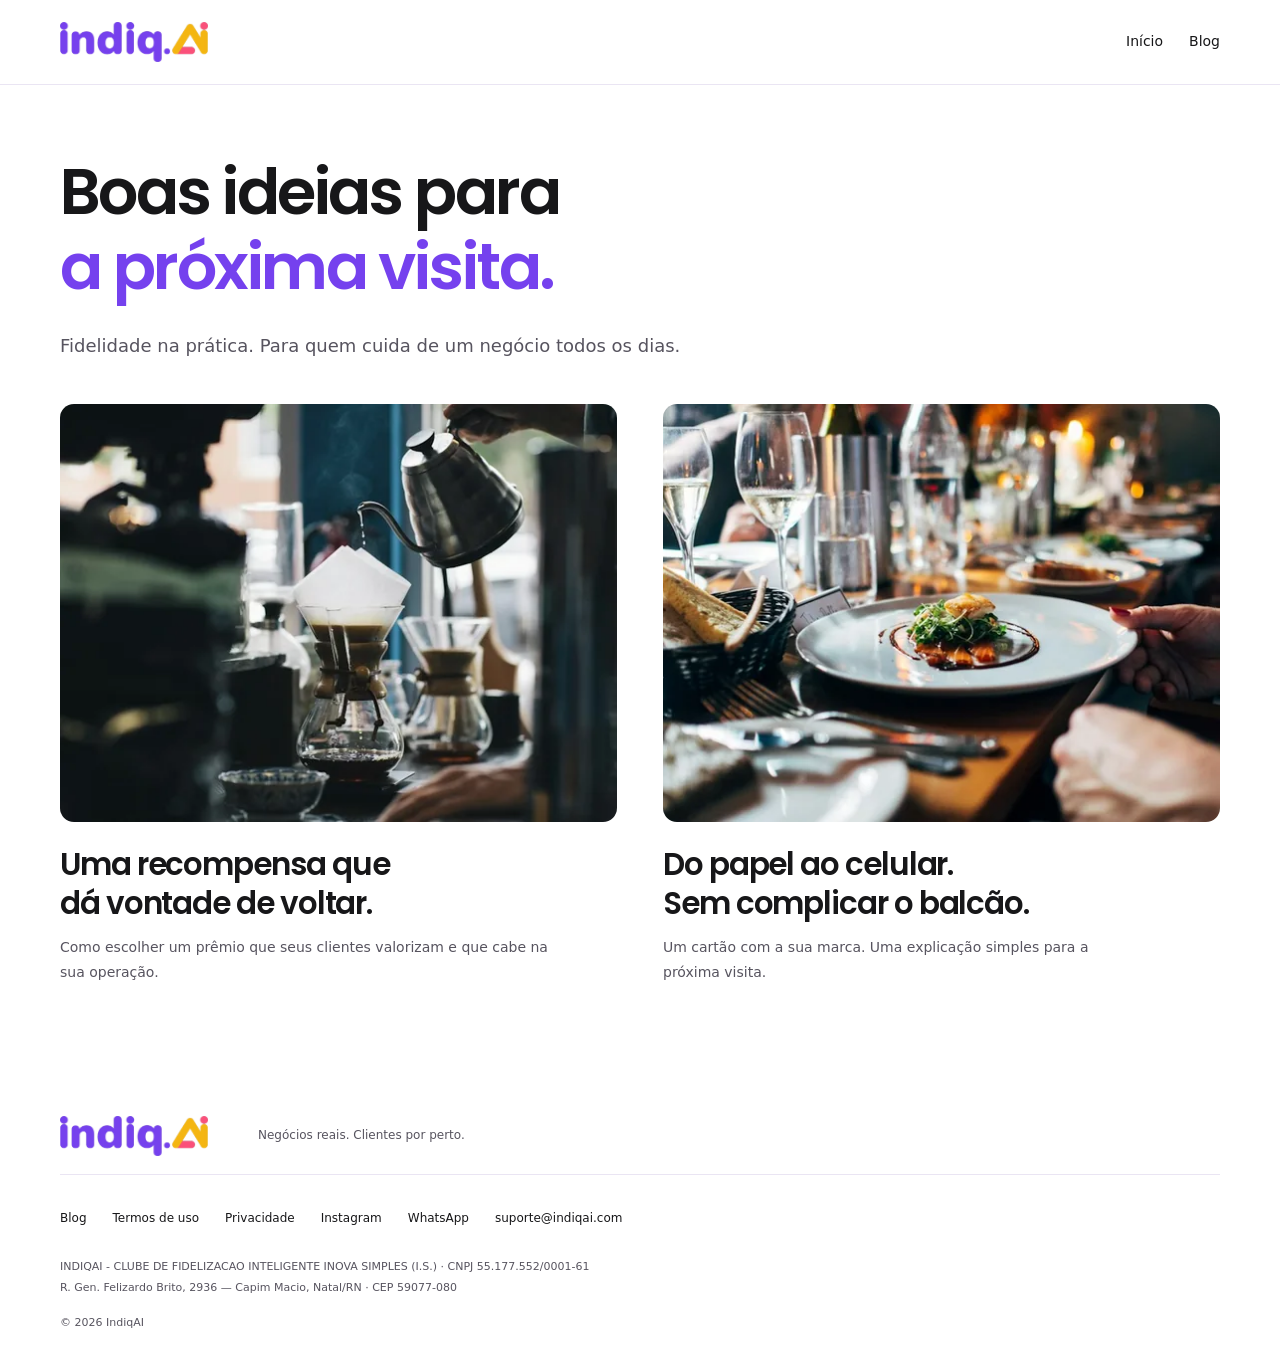
==== commit c93b629f: "refine landing copy wrapping and alignment" ====
--- a/blog/index.html
+++ b/blog/index.html
@@ -1 +1 @@
-<!doctype html><html lang="pt-BR"><head><meta charset="utf-8"><meta name="viewport" content="width=device-width,initial-scale=1"><meta name="theme-color" content="#7541ee"><title>Ideias para clientes voltarem — IndiqAI</title><meta name="description" content="Conteúdo prático sobre cartão fidelidade digital, recompensas e relacionamento com clientes."><link rel="canonical" href="https://indiqai.com/blog/"><link rel="icon" href="../assets/brand/indiqai-icon.png"><link rel="stylesheet" href="../styles.css"></head><body><a class="skip-link" href="#conteudo">Pular para o conteúdo</a><header class="site-header"><div class="wrap header-inner"><a class="brand" href="../" aria-label="IndiqAI, início"><img src="../assets/brand/indiqai-logo.webp" width="148" height="40" alt=""></a><nav class="document-nav" aria-label="Navegação principal"><a href="../">Início</a><a href="../blog/">Blog</a></nav></div></header><main class="document journal-page wrap" id="conteudo"><h1>Boas ideias para<br><span class="purple">a próxima visita.</span></h1><p class="article-lede">Fidelidade na prática. Para quem cuida de um negócio todos os dias.</p><div class="journal-list"><article class="journal-entry"><a class="journal-link" href="./como-escolher-a-recompensa/" aria-labelledby="article-0"><div class="journal-photo"><img src="../assets/photos/cafeterias.webp" width="560" height="420" alt="" loading="lazy" decoding="async"></div><div class="journal-copy"><h2 id="article-0">Uma recompensa que dá vontade de voltar.</h2><p>Como escolher um prêmio que seus clientes valorizam e que cabe na sua operação.</p></div></a></article><article class="journal-entry"><a class="journal-link" href="./cartao-fidelidade-digital/" aria-labelledby="article-1"><div class="journal-photo"><img src="../assets/photos/restaurantes.webp" width="560" height="420" alt="" loading="lazy" decoding="async"></div><div class="journal-copy"><h2 id="article-1">Do papel ao celular. Sem complicar o balcão.</h2><p>Um cartão com a sua marca. Uma explicação simples para a próxima visita.</p></div></a></article></div></main><footer class="site-footer"><div class="wrap footer-inner"><a class="brand" href="../" aria-label="IndiqAI, início"><img src="../assets/brand/indiqai-logo.webp" width="148" height="40" alt=""></a><p>Negócios reais. Clientes por perto.</p><div class="footer-links"><a href="../blog/">Blog</a><a href="../termos/">Termos de uso</a><a href="../privacidade/">Privacidade</a><a href="https://www.instagram.com/indiq.ai/">Instagram</a><a href="https://wa.me/5511999922986">WhatsApp</a><a href="mailto:suporte@indiqai.com">suporte@indiqai.com</a></div><address>INDIQAI - CLUBE DE FIDELIZACAO INTELIGENTE INOVA SIMPLES (I.S.) · CNPJ 55.177.552/0001-61<br>R. Gen. Felizardo Brito, 2936 — Capim Macio, Natal/RN · CEP 59077-080</address><small>© 2026 IndiqAI</small></div></footer></body></html>+<!doctype html><html lang="pt-BR"><head><meta charset="utf-8"><meta name="viewport" content="width=device-width,initial-scale=1"><meta name="theme-color" content="#7541ee"><title>Ideias para clientes voltarem — IndiqAI</title><meta name="description" content="Conteúdo prático sobre cartão fidelidade digital, recompensas e relacionamento com clientes."><link rel="canonical" href="https://indiqai.com/blog/"><link rel="icon" href="../assets/brand/indiqai-icon.png"><link rel="stylesheet" href="../styles.css"></head><body><a class="skip-link" href="#conteudo">Pular para o conteúdo</a><header class="site-header"><div class="wrap header-inner"><a class="brand" href="../" aria-label="IndiqAI, início"><img src="../assets/brand/indiqai-logo.webp" width="148" height="40" alt=""></a><nav class="document-nav" aria-label="Navegação principal"><a href="../">Início</a><a href="../blog/">Blog</a></nav></div></header><main class="document journal-page wrap" id="conteudo"><h1>Boas ideias para<br><span class="purple">a próxima visita.</span></h1><p class="article-lede">Fidelidade na prática. Para quem cuida de um negócio todos os dias.</p><div class="journal-list"><article class="journal-entry"><a class="journal-link" href="./como-escolher-a-recompensa/"><div class="journal-photo"><img src="../assets/photos/cafeterias.webp" width="560" height="420" alt="" loading="lazy" decoding="async"></div><div class="journal-copy"><h2 id="article-0">Uma recompensa que dá vontade de voltar.</h2><p>Como escolher um prêmio que seus clientes valorizam e que cabe na sua operação.</p></div></a></article><article class="journal-entry"><a class="journal-link" href="./cartao-fidelidade-digital/"><div class="journal-photo"><img src="../assets/photos/restaurantes.webp" width="560" height="420" alt="" loading="lazy" decoding="async"></div><div class="journal-copy"><h2 id="article-1"><span>Do papel ao celular.</span> <span>Sem complicar o balcão.</span></h2><p>Um cartão com a sua marca. Uma explicação simples para a próxima visita.</p></div></a></article></div></main><footer class="site-footer"><div class="wrap footer-inner"><a class="brand" href="../" aria-label="IndiqAI, início"><img src="../assets/brand/indiqai-logo.webp" width="148" height="40" alt=""></a><p>Negócios reais. Clientes por perto.</p><div class="footer-links"><a href="../blog/">Blog</a><a href="../termos/">Termos de uso</a><a href="../privacidade/">Privacidade</a><a href="https://www.instagram.com/indiq.ai/">Instagram</a><a href="https://wa.me/5511999922986">WhatsApp</a><a href="mailto:suporte@indiqai.com">suporte@indiqai.com</a></div><address>INDIQAI - CLUBE DE FIDELIZACAO INTELIGENTE INOVA SIMPLES (I.S.) · CNPJ 55.177.552/0001-61<br>R. Gen. Felizardo Brito, 2936 — Capim Macio, Natal/RN · CEP 59077-080</address><small>© 2026 IndiqAI</small></div></footer></body></html>
--- a/styles.css
+++ b/styles.css
@@ -2,8 +2,8 @@
 @font-face{font-family:Poppins;src:url('./assets/fonts/poppins-500.woff2') format('woff2');font-weight:500;font-display:swap}
 @font-face{font-family:Poppins;src:url('./assets/fonts/poppins-600.woff2') format('woff2');font-weight:600;font-display:swap}
 @font-face{font-family:Poppins;src:url('./assets/fonts/poppins-700.woff2') format('woff2');font-weight:700;font-display:swap}
-:root{--violet:#7541ee;--purple-ink:#6432d2;--pink:#fb517a;--gold:#f4b512;--black:#171719;--neutral:#ebebeb;--lavender:#f4efff;--muted:#57545f;--ease:cubic-bezier(.22,1,.36,1);font-family:Poppins,system-ui,sans-serif;color:var(--black);background:#fff;font-synthesis:none;scroll-behavior:smooth;scroll-padding-top:96px}
-*{box-sizing:border-box}body{margin:0;font-size:16px;line-height:1.65;-webkit-font-smoothing:antialiased}h1,h2,h3,p,figure{margin:0}h1,h2,h3{line-height:1.15;letter-spacing:-.045em;font-weight:600}a{color:inherit;text-underline-offset:5px}button{font:inherit}img{display:block;max-width:100%;height:auto}svg{width:24px;height:24px;fill:none;stroke:currentColor;stroke-width:1.8;stroke-linecap:round;stroke-linejoin:round;flex:none}.svg-library{position:absolute;width:0;height:0;overflow:hidden}.wrap{width:min(1160px,calc(100% - 64px));margin-inline:auto}.purple{color:var(--purple-ink)}::selection{background:#dfd1ff;color:#171719}:focus-visible{outline:3px solid var(--purple-ink);outline-offset:5px}.closing :focus-visible{outline-color:var(--gold)}.skip-link{position:fixed;top:12px;left:12px;z-index:30;background:#fff;padding:12px 18px;border:2px solid var(--black);transform:translateY(-160%)}.skip-link:focus{transform:none}
+:root{--violet:#7541ee;--purple-ink:#6432d2;--pink:#fb517a;--gold:#f4b512;--black:#171719;--neutral:#ebebeb;--lavender:#f4efff;--muted:#57545f;--ease:cubic-bezier(.22,1,.36,1);font-family:system-ui,-apple-system,BlinkMacSystemFont,"Segoe UI",sans-serif;color:var(--black);background:#fff;font-synthesis:none;scroll-behavior:smooth;scroll-padding-top:96px}
+*{box-sizing:border-box}body{margin:0;font-size:16px;line-height:1.65;-webkit-font-smoothing:antialiased}h1,h2,h3,p,figure{margin:0}h1,h2,h3{font-family:Poppins,system-ui,sans-serif;line-height:1.15;letter-spacing:-.045em;font-weight:600}a{color:inherit;text-underline-offset:5px}button{font:inherit}img{display:block;max-width:100%;height:auto}svg{width:24px;height:24px;fill:none;stroke:currentColor;stroke-width:1.8;stroke-linecap:round;stroke-linejoin:round;flex:none}.svg-library{position:absolute;width:0;height:0;overflow:hidden}.wrap{width:min(1160px,calc(100% - 64px));margin-inline:auto}.purple{color:var(--purple-ink)}::selection{background:#dfd1ff;color:#171719}:focus-visible{outline:3px solid var(--purple-ink);outline-offset:5px}.closing :focus-visible{outline-color:var(--gold)}.skip-link{position:fixed;top:12px;left:12px;z-index:30;background:#fff;padding:12px 18px;border:2px solid var(--black);transform:translateY(-160%)}.skip-link:focus{transform:none}
 .button{--shadow:var(--violet);display:inline-flex;justify-content:center;align-items:center;gap:20px;min-height:58px;padding:14px 23px;border:1.5px solid var(--black);border-radius:10px;background:#fff;color:var(--black);font-weight:500;font-size:15px;line-height:1.4;text-decoration:none;transition:transform 160ms var(--ease),box-shadow 160ms var(--ease),border-color 160ms;position:relative;max-width:100%;-webkit-tap-highlight-color:transparent}.button svg{width:21px;height:21px;transition:transform 180ms var(--ease)}.button:hover{border-color:var(--shadow);box-shadow:5px 5px 0 var(--shadow);transform:translate(-2px,-2px)}.button:hover svg{transform:translateX(3px)}.button:active{transform:translate(1px,1px);box-shadow:2px 2px 0 var(--shadow)}.button-small{min-height:46px;padding:10px 16px;font-size:13px;gap:14px}.text-link{display:inline-flex;gap:12px;align-items:center;min-height:44px;color:var(--purple-ink);font-size:14px;font-weight:500;text-decoration:none}.text-link:hover{text-decoration:underline}.text-link span{font-size:23px}
 .site-header{position:sticky;top:0;z-index:20;background:rgba(255,255,255,.97);border-bottom:1px solid #eae5f3}.header-inner{height:84px;display:flex;align-items:center;justify-content:space-between;gap:24px}.brand{display:inline-flex;align-items:center;min-height:44px;flex:none}.brand img{width:148px;height:40px;object-fit:contain}.nav{display:flex;align-items:center;gap:30px}.nav>a:not(.button){font-size:13px;display:inline-flex;align-items:center;min-height:44px;text-decoration:none}.nav>a:not(.button):hover{color:var(--purple-ink)}.menu-toggle{display:none}
 .hero{display:grid;grid-template-columns:minmax(0,1.08fr) minmax(0,1fr);align-items:center;gap:30px;padding-block:62px 38px;min-height:720px}.hero-copy{padding-bottom:30px}.hero h1{font-size:clamp(56px,5.7vw,80px);letter-spacing:-.06em;line-height:1.04}.hero h1 span{display:block}.hero-lede{max-width:480px;margin-top:26px;font-size:18px;line-height:1.7;color:var(--muted)}.hero-actions{display:flex;align-items:flex-start;flex-direction:column;gap:12px;margin-top:28px}.hero-note{font-size:12px;color:var(--muted);margin-top:13px}.hero-scene{position:relative;height:610px;min-width:0;isolation:isolate}.scene-backplate{position:absolute;inset:75px 26px 90px 23px;border-radius:38px;background:var(--lavender);transform:rotate(5deg);z-index:-1}.hero-phone{position:absolute;width:375px;max-width:86%;height:auto;top:4px;left:50%;transform:translateX(-50%) rotate(-4deg);border-radius:36px}.scene-dot{position:absolute;width:30px;height:30px;border:1.5px solid var(--black);border-radius:50%;z-index:1}.dot-pink{background:var(--pink);top:68px;right:20px;box-shadow:3px 3px 0 var(--black)}.dot-gold{background:var(--gold);bottom:94px;left:3px;width:20px;height:20px}.visit-ticket{position:absolute;bottom:67px;left:18px;right:12px;max-width:370px;display:flex;align-items:center;gap:13px;background:#fff;border:1.5px solid var(--black);border-radius:13px;padding:16px;box-shadow:6px 6px 0 var(--violet);transform:rotate(-2deg);z-index:2}.ticket-check{width:44px;height:44px;border-radius:50%;border:1.5px solid var(--black);display:grid;place-items:center;background:var(--gold);flex:none}.visit-ticket strong{display:block;font-size:15px;line-height:1.4}.visit-ticket div>span{font-size:11px;display:block;margin-top:3px;color:var(--muted)}.scene-caption{position:absolute;bottom:4px;left:0;width:100%;text-align:center;font-size:10px;color:var(--muted)}
@@ -112,3 +112,51 @@
 .journal-all{display:inline-flex;min-height:44px;align-items:center;font-size:14px;font-weight:600;color:var(--purple-ink);margin-top:12px}
 @media(max-width:767px){.reward-seal{top:42px;right:8px;width:40px;height:40px}.reward-seal svg{width:24px;height:24px}.journal-list{grid-template-columns:1fr;gap:38px;margin-top:30px}.journal-heading{display:block}.journal-heading>div{margin-top:22px}.journal-copy{padding-top:18px}.journal-copy :is(h2,h3){font-size:26px}.journal-page h1{font-size:38px}.hero-actions .button{box-shadow:5px 5px 0 var(--black)}.clients-group img[src$="effo.webp"]{height:64px}.clients-group li>span{font-size:10px}}
 @media(prefers-reduced-motion:reduce){.hero-scene.has-phone-motion .hero-phone{animation:none;will-change:auto}.journal-link:hover img{transform:none}}
+
+/* Customer proof: centered title with the same layered material as the actions. */
+.clients-heading{justify-content:center;text-align:center;margin-bottom:36px}
+.clients-heading h2{line-height:1.38}
+.clients-title-label{display:inline-block;padding:7px 22px 10px;border:1.5px solid var(--black);border-radius:12px;background:var(--lavender);box-shadow:5px 5px 0 var(--pink);margin-bottom:14px;letter-spacing:-.035em}
+.clients-heading p{font-size:15px;margin-top:17px}
+/* Keep live text upright and larger, instead of rasterizing it on a tilted surface. */
+.visit-ticket{transform:none;max-width:390px;padding:17px 18px;gap:13px}
+.visit-ticket strong{font-size:17px;line-height:1.4;letter-spacing:-.02em}
+.visit-ticket div>span{font-size:13px;line-height:1.6;margin-top:3px;color:var(--muted)}
+@media(max-width:767px){.clients-heading{margin-bottom:30px}.clients-heading h2{font-size:30px}.clients-title-label{padding:6px 19px 8px;margin-bottom:15px}.clients-heading p{font-size:13px;max-width:290px;margin-inline:auto}.visit-ticket{padding:15px 14px;gap:11px}.visit-ticket strong{font-size:16px}.visit-ticket div>span{font-size:12px}.ticket-check{width:40px;height:40px}}
+@media(max-width:350px){.clients-heading h2{font-size:28px}.visit-ticket{padding:13px 11px;gap:9px}.visit-ticket div>span{font-size:12px}.ticket-check{width:36px;height:36px}}
+
+/* The unearned stamp keeps its outline; only its yellow fill appears after scanning. */
+.demo-stamps .stamp-new{background:#fff;opacity:1;transform:scale(1)}
+.demo-stamps .stamp-new.is-registered{background:var(--gold);opacity:1;transform:scale(1)}
+.qr-scene.sequence-pending .reward-ticket{opacity:0;transform:translateY(14px) rotate(2deg)}
+@media(prefers-reduced-motion:reduce){.demo-stamps .stamp-new{background:var(--gold)}}
+
+/* Same optical frame and live label for every client, without colored image tiles. */
+.clients-group .client-item{width:210px;height:132px;display:flex;flex-direction:column;align-items:center;justify-content:center;gap:12px}
+.client-mark{height:92px;width:190px;display:grid;place-items:center}
+.clients-group .client-mark img{width:180px;height:84px;object-fit:contain;background:none;border-radius:0;padding:0;align-self:auto}
+.clients-group .client-item>span{position:static;font-size:12px;font-weight:500;line-height:1.5;color:var(--muted);white-space:nowrap}
+.clients-group .client-diva img{width:96px;height:90px}
+.clients-group .client-duchiquinho img{width:104px;height:90px}
+.clients-group .client-effo img{width:84px;height:84px}
+.clients-group .client-visione img{width:160px;height:90px}
+.clients-group .client-nalu img{width:170px;height:80px}
+.clients-group .client-conexao-hub img{width:180px;height:72px}
+.clients-viewport{padding-block:25px;mask-image:linear-gradient(to right,transparent,#000 16px,#000 calc(100% - 16px),transparent)}
+@media(max-width:767px){.clients-group .client-item{width:172px;height:126px;gap:10px}.client-mark{width:160px;height:88px}.clients-group .client-mark img{width:156px;height:78px}.clients-group .client-diva img{width:87px;height:86px}.clients-group .client-duchiquinho img{width:98px;height:86px}.clients-group .client-effo img{width:80px;height:80px}.clients-group .client-visione img{width:144px;height:84px}.clients-group .client-item>span{font-size:11px}.clients-viewport{padding-block:22px}}
+
+/* Official brand typography for headings and emphasis; UI and body use the native sans. */
+.button,.visit-ticket strong,.benefit-strip strong,.audience-card span,.eyebrow{font-family:Poppins,system-ui,sans-serif}
+
+/* Keep editorial copy in intentional phrases on wide screens, then let mobile wrap naturally. */
+.hero-lede span{display:block}
+.journal-copy :is(h2,h3) span{display:block}
+p{text-wrap:pretty}
+@media(max-width:767px){.hero-lede span{display:inline}}
+.clients-heading h2{display:flex;align-items:center;justify-content:center;flex-wrap:wrap;gap:14px;line-height:1.2}
+.clients-title-label{padding:9px 24px;margin:0;font-size:1.04em}
+.owner-heading{display:grid;grid-template-columns:repeat(3,minmax(0,1fr));column-gap:44px;align-items:end}
+.owner-heading h2{grid-column:1 / span 2}
+.owner-heading>p{grid-column:3;max-width:none;margin:0}
+@media(max-width:1000px){.owner-heading{display:block}.owner-heading>p{max-width:none;margin-top:22px}}
+@media(max-width:767px){.clients-heading h2{gap:9px;line-height:1.2}.clients-title-label{padding:7px 19px;margin:0;font-size:1em}.owner-heading{display:block}}
